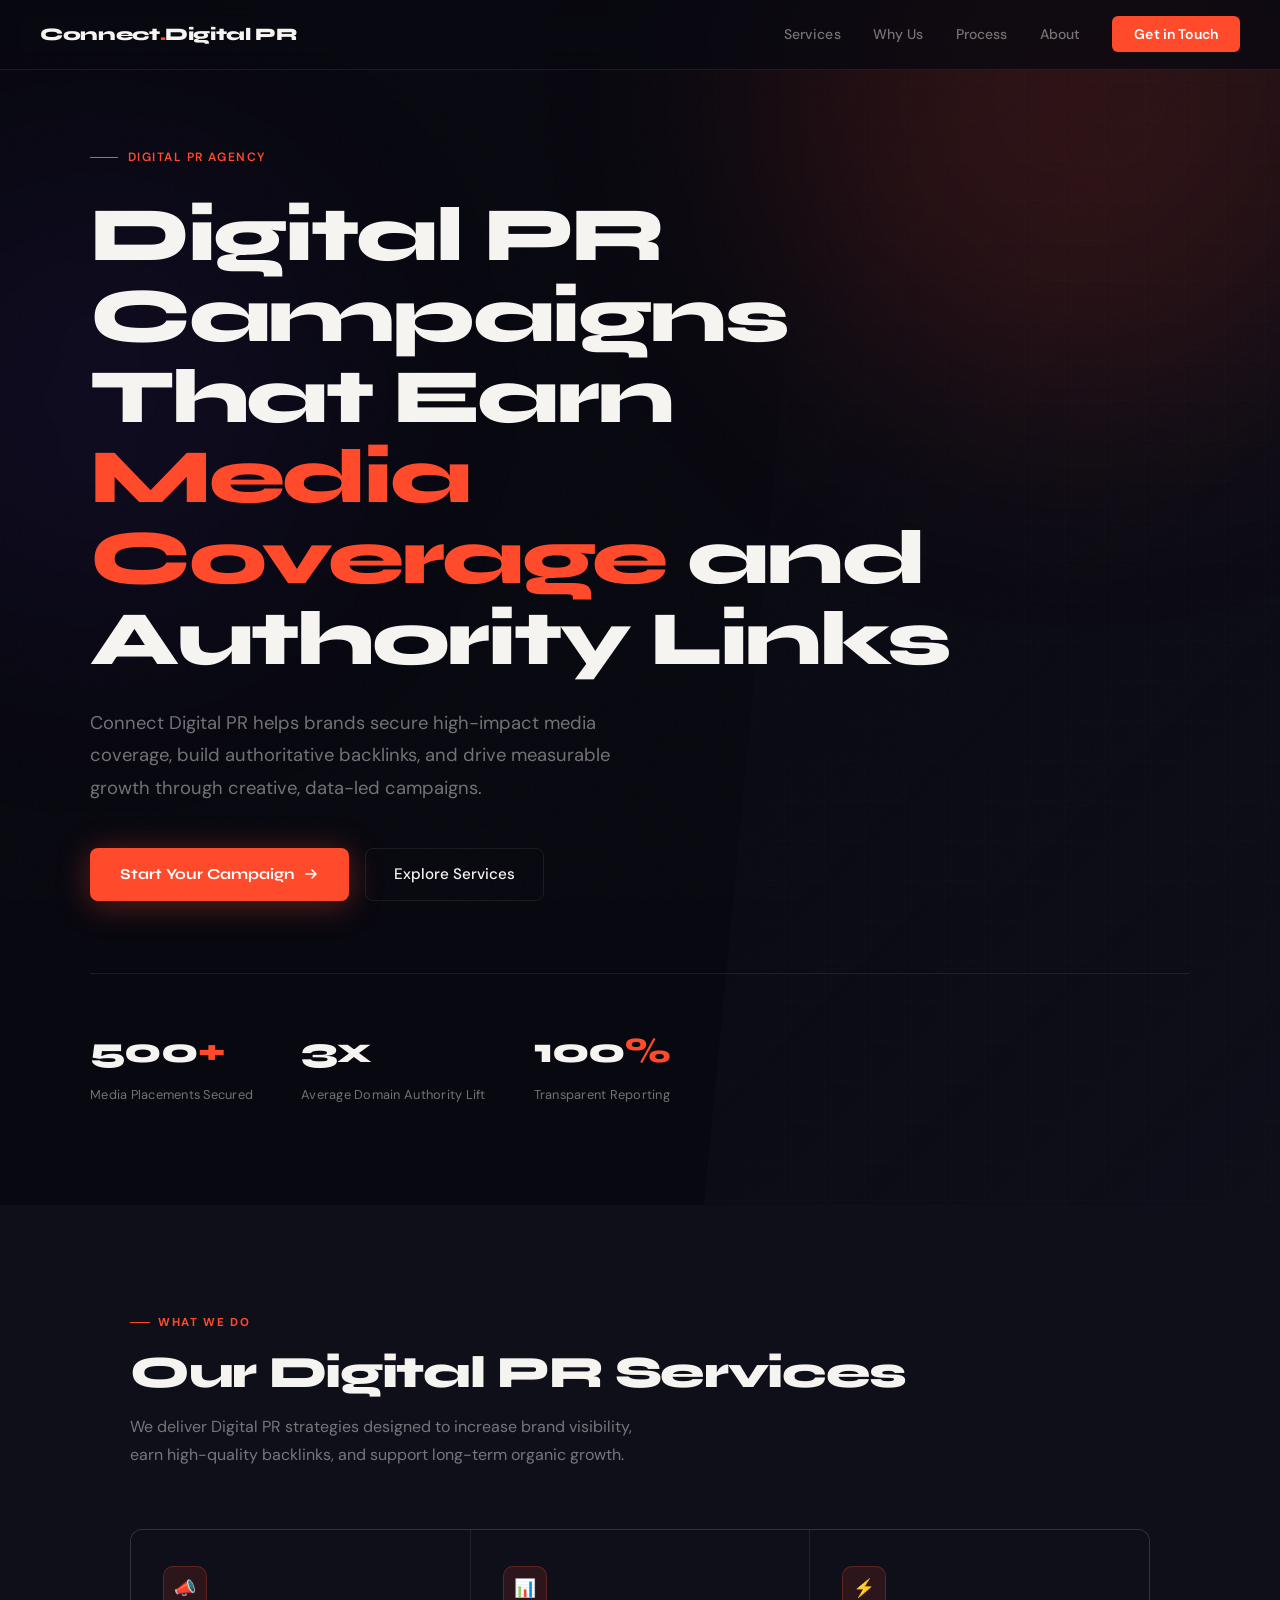
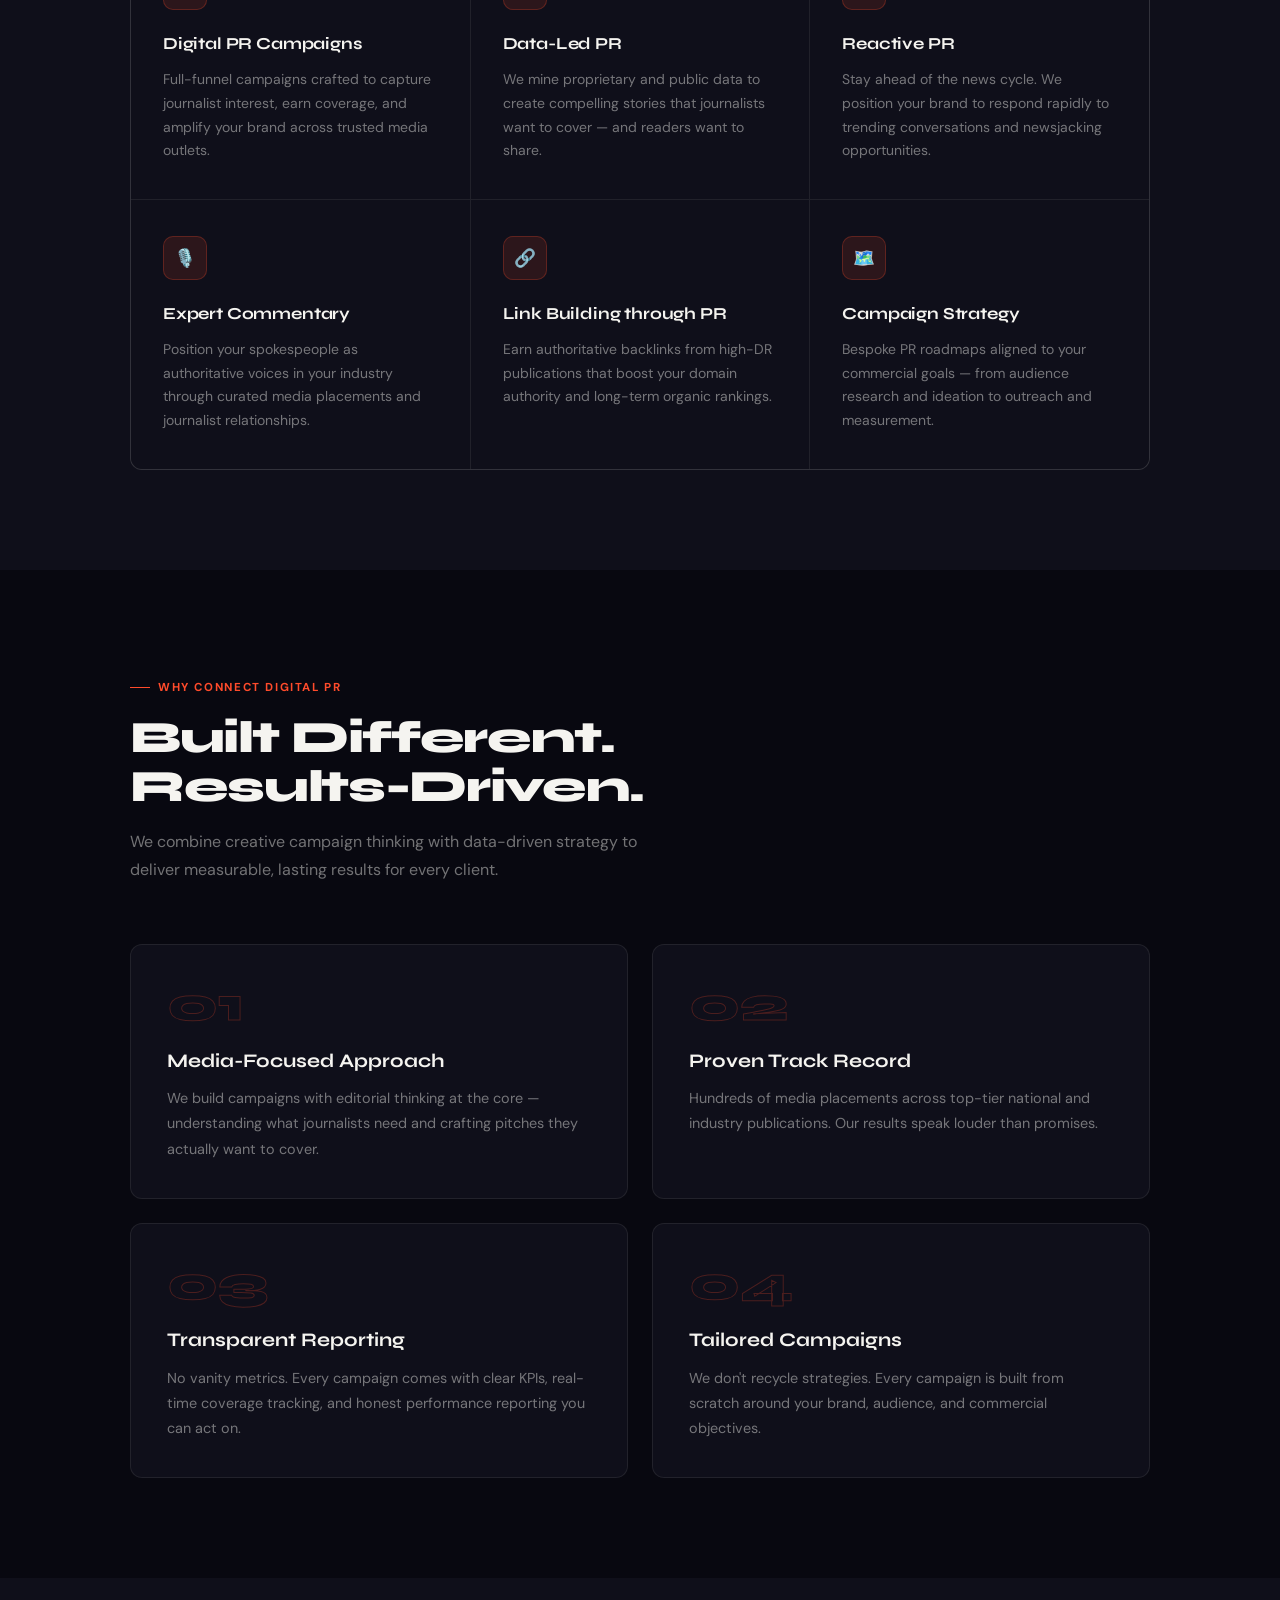
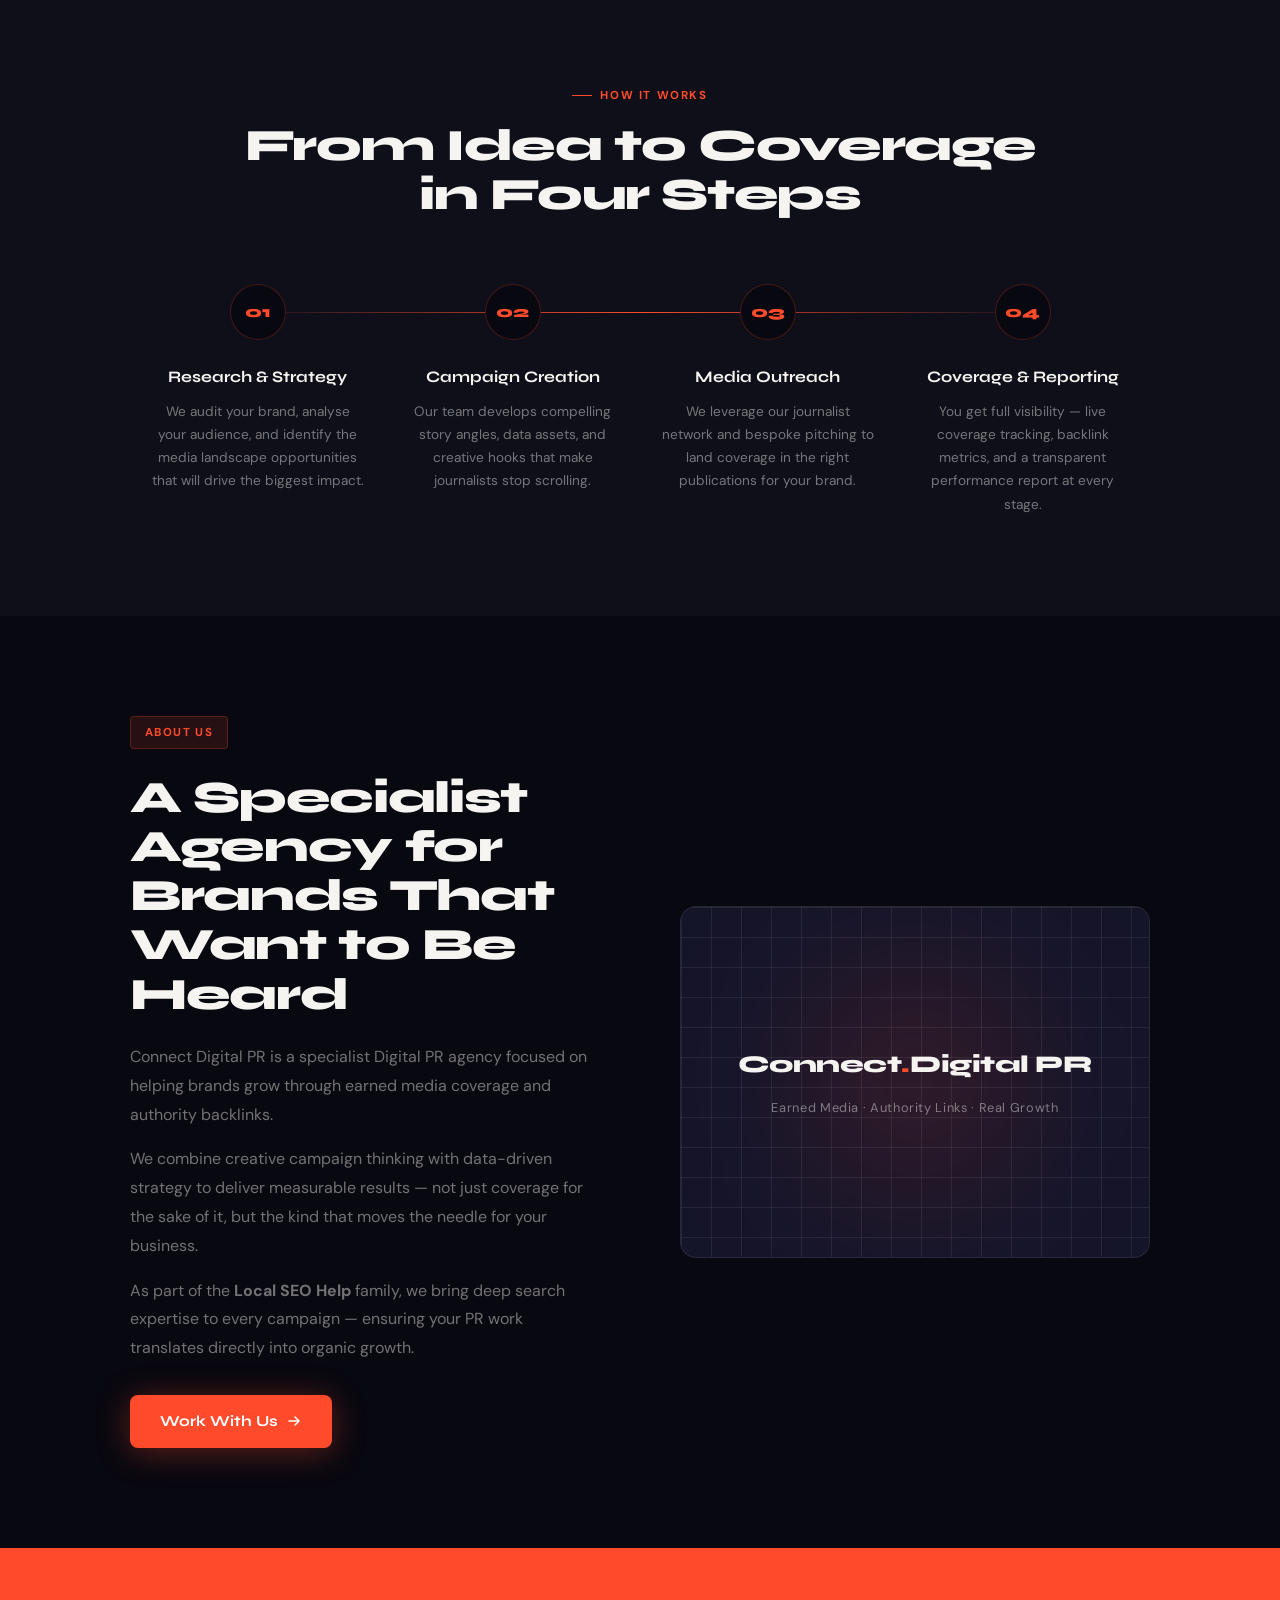
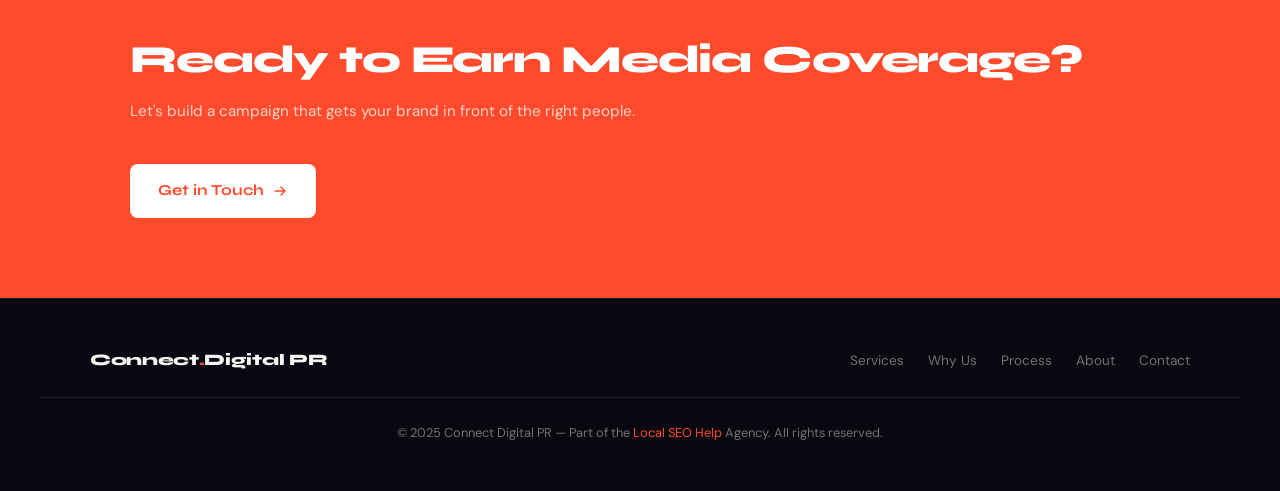
==== index.html @ 819dae3a "Initial commit: Connect Digital PR static website Single-page marketing site with hero, services, wh" ====
<!DOCTYPE html>
<html lang="en">
<head>
  <meta charset="UTF-8" />
  <meta name="viewport" content="width=device-width, initial-scale=1.0" />
  <title>Connect Digital PR — Earn Media Coverage & Authority Links</title>
  <meta name="description" content="Connect Digital PR helps brands secure high-impact media coverage, build authoritative backlinks, and drive measurable growth through creative, data-led campaigns." />
  <link rel="preconnect" href="https://fonts.googleapis.com" />
  <link rel="preconnect" href="https://fonts.gstatic.com" crossorigin />
  <link href="https://fonts.googleapis.com/css2?family=Syne:wght@400;600;700;800&family=DM+Sans:ital,opsz,wght@0,9..40,300;0,9..40,400;0,9..40,500;1,9..40,300&display=swap" rel="stylesheet" />
  <link rel="stylesheet" href="styles.css" />
</head>
<body>

  <!-- NAV -->
  <nav id="navbar">
    <a href="#" class="nav-logo">Connect<span>.</span>Digital PR</a>
    <ul class="nav-links">
      <li><a href="#services">Services</a></li>
      <li><a href="#why">Why Us</a></li>
      <li><a href="#process">Process</a></li>
      <li><a href="#about">About</a></li>
      <li><a href="#contact" class="nav-cta">Get in Touch</a></li>
    </ul>
    <button class="hamburger" id="hamburger" aria-label="Open menu">
      <span></span><span></span><span></span>
    </button>
  </nav>

  <div class="mobile-menu" id="mobileMenu">
    <a href="#services" class="mob-link">Services</a>
    <a href="#why" class="mob-link">Why Us</a>
    <a href="#process" class="mob-link">Process</a>
    <a href="#about" class="mob-link">About</a>
    <a href="#contact" class="nav-cta mob-link">Get in Touch</a>
  </div>

  <!-- HERO -->
  <section class="hero" id="home">
    <div class="hero-line"></div>
    <div class="hero-line-grid"></div>
    <div class="orb orb-1"></div>
    <div class="orb orb-2"></div>
    <div class="hero-inner">
      <div class="hero-eyebrow">Digital PR Agency</div>
      <h1>Digital PR Campaigns That Earn <em>Media Coverage</em> and Authority Links</h1>
      <p class="hero-sub">Connect Digital PR helps brands secure high-impact media coverage, build authoritative backlinks, and drive measurable growth through creative, data-led campaigns.</p>
      <div class="hero-actions">
        <a href="#contact" class="btn-primary">
          Start Your Campaign
          <svg width="16" height="16" viewBox="0 0 16 16" fill="none"><path d="M3 8h10M9 4l4 4-4 4" stroke="currentColor" stroke-width="1.5" stroke-linecap="round" stroke-linejoin="round"/></svg>
        </a>
        <a href="#services" class="btn-ghost">Explore Services</a>
      </div>
      <div class="hero-stats">
        <div class="stat-item">
          <span class="stat-num">500<span>+</span></span>
          <span class="stat-label">Media Placements Secured</span>
        </div>
        <div class="stat-item">
          <span class="stat-num">3x</span>
          <span class="stat-label">Average Domain Authority Lift</span>
        </div>
        <div class="stat-item">
          <span class="stat-num">100<span>%</span></span>
          <span class="stat-label">Transparent Reporting</span>
        </div>
      </div>
    </div>
  </section>

  <!-- SERVICES -->
  <section class="services-bg section-pad" id="services">
    <div class="container">
      <div class="reveal">
        <div class="section-tag">What We Do</div>
        <h2 class="section-title">Our Digital PR Services</h2>
        <p class="section-intro">We deliver Digital PR strategies designed to increase brand visibility, earn high-quality backlinks, and support long-term organic growth.</p>
      </div>
      <div class="services-grid">
        <div class="service-card">
          <div class="service-icon">📣</div>
          <div class="service-name">Digital PR Campaigns</div>
          <p class="service-desc">Full-funnel campaigns crafted to capture journalist interest, earn coverage, and amplify your brand across trusted media outlets.</p>
        </div>
        <div class="service-card">
          <div class="service-icon">📊</div>
          <div class="service-name">Data-Led PR</div>
          <p class="service-desc">We mine proprietary and public data to create compelling stories that journalists want to cover — and readers want to share.</p>
        </div>
        <div class="service-card">
          <div class="service-icon">⚡</div>
          <div class="service-name">Reactive PR</div>
          <p class="service-desc">Stay ahead of the news cycle. We position your brand to respond rapidly to trending conversations and newsjacking opportunities.</p>
        </div>
        <div class="service-card">
          <div class="service-icon">🎙️</div>
          <div class="service-name">Expert Commentary</div>
          <p class="service-desc">Position your spokespeople as authoritative voices in your industry through curated media placements and journalist relationships.</p>
        </div>
        <div class="service-card">
          <div class="service-icon">🔗</div>
          <div class="service-name">Link Building through PR</div>
          <p class="service-desc">Earn authoritative backlinks from high-DR publications that boost your domain authority and long-term organic rankings.</p>
        </div>
        <div class="service-card">
          <div class="service-icon">🗺️</div>
          <div class="service-name">Campaign Strategy</div>
          <p class="service-desc">Bespoke PR roadmaps aligned to your commercial goals — from audience research and ideation to outreach and measurement.</p>
        </div>
      </div>
    </div>
  </section>

  <!-- WHY US -->
  <section class="section-pad" id="why">
    <div class="container">
      <div class="reveal">
        <div class="section-tag">Why Connect Digital PR</div>
        <h2 class="section-title">Built Different.<br>Results-Driven.</h2>
        <p class="section-intro">We combine creative campaign thinking with data-driven strategy to deliver measurable, lasting results for every client.</p>
      </div>
      <div class="why-grid">
        <div class="why-card reveal">
          <div class="why-num">01</div>
          <div class="why-title">Media-Focused Approach</div>
          <p class="why-desc">We build campaigns with editorial thinking at the core — understanding what journalists need and crafting pitches they actually want to cover.</p>
        </div>
        <div class="why-card reveal">
          <div class="why-num">02</div>
          <div class="why-title">Proven Track Record</div>
          <p class="why-desc">Hundreds of media placements across top-tier national and industry publications. Our results speak louder than promises.</p>
        </div>
        <div class="why-card reveal">
          <div class="why-num">03</div>
          <div class="why-title">Transparent Reporting</div>
          <p class="why-desc">No vanity metrics. Every campaign comes with clear KPIs, real-time coverage tracking, and honest performance reporting you can act on.</p>
        </div>
        <div class="why-card reveal">
          <div class="why-num">04</div>
          <div class="why-title">Tailored Campaigns</div>
          <p class="why-desc">We don't recycle strategies. Every campaign is built from scratch around your brand, audience, and commercial objectives.</p>
        </div>
      </div>
    </div>
  </section>

  <!-- HOW IT WORKS -->
  <section class="how-bg section-pad" id="process">
    <div class="container">
      <div class="reveal" style="text-align:center; margin-bottom: 64px;">
        <div class="section-tag" style="justify-content:center;">How It Works</div>
        <h2 class="section-title">From Idea to Coverage<br>in Four Steps</h2>
      </div>
      <div class="steps-track">
        <div class="step">
          <div class="step-num">01</div>
          <div class="step-title">Research &amp; Strategy</div>
          <p class="step-desc">We audit your brand, analyse your audience, and identify the media landscape opportunities that will drive the biggest impact.</p>
        </div>
        <div class="step">
          <div class="step-num">02</div>
          <div class="step-title">Campaign Creation</div>
          <p class="step-desc">Our team develops compelling story angles, data assets, and creative hooks that make journalists stop scrolling.</p>
        </div>
        <div class="step">
          <div class="step-num">03</div>
          <div class="step-title">Media Outreach</div>
          <p class="step-desc">We leverage our journalist network and bespoke pitching to land coverage in the right publications for your brand.</p>
        </div>
        <div class="step">
          <div class="step-num">04</div>
          <div class="step-title">Coverage &amp; Reporting</div>
          <p class="step-desc">You get full visibility — live coverage tracking, backlink metrics, and a transparent performance report at every stage.</p>
        </div>
      </div>
    </div>
  </section>

  <!-- ABOUT -->
  <section class="section-pad" id="about">
    <div class="container">
      <div class="about-inner">
        <div class="about-text reveal">
          <div class="about-label">About Us</div>
          <h2 class="section-title" style="margin-bottom:24px;">A Specialist Agency for Brands That Want to Be Heard</h2>
          <p>Connect Digital PR is a specialist Digital PR agency focused on helping brands grow through earned media coverage and authority backlinks.</p>
          <p>We combine creative campaign thinking with data-driven strategy to deliver measurable results — not just coverage for the sake of it, but the kind that moves the needle for your business.</p>
          <p>As part of the <strong>Local SEO Help</strong> family, we bring deep search expertise to every campaign — ensuring your PR work translates directly into organic growth.</p>
          <a href="#contact" class="btn-primary">
            Work With Us
            <svg width="16" height="16" viewBox="0 0 16 16" fill="none"><path d="M3 8h10M9 4l4 4-4 4" stroke="currentColor" stroke-width="1.5" stroke-linecap="round" stroke-linejoin="round"/></svg>
          </a>
        </div>
        <div class="about-visual reveal">
          <div class="about-grid-lines"></div>
          <div class="about-orb"></div>
          <div class="about-visual-inner">
            <div class="about-logo-large">Connect<span>.</span>Digital PR</div>
            <div class="about-tagline">Earned Media · Authority Links · Real Growth</div>
          </div>
        </div>
      </div>
    </div>
  </section>

  <!-- CTA BAND -->
  <section class="cta-band" id="contact">
    <div class="cta-inner">
      <div class="cta-copy">
        <h2>Ready to Earn Media Coverage?</h2>
        <p>Let's build a campaign that gets your brand in front of the right people.</p>
      </div>
      <a href="mailto:hello@connectdigitalpr.com" class="btn-white">
        Get in Touch
        <svg width="16" height="16" viewBox="0 0 16 16" fill="none"><path d="M3 8h10M9 4l4 4-4 4" stroke="currentColor" stroke-width="1.5" stroke-linecap="round" stroke-linejoin="round"/></svg>
      </a>
    </div>
  </section>

  <!-- FOOTER -->
  <footer>
    <div class="footer-inner">
      <div class="footer-logo">Connect<span>.</span>Digital PR</div>
      <ul class="footer-links">
        <li><a href="#services">Services</a></li>
        <li><a href="#why">Why Us</a></li>
        <li><a href="#process">Process</a></li>
        <li><a href="#about">About</a></li>
        <li><a href="#contact">Contact</a></li>
      </ul>
    </div>
    <p class="footer-copy">
      © 2025 Connect Digital PR — Part of the <a href="#">Local SEO Help</a> Agency. All rights reserved.
    </p>
  </footer>

  <script src="main.js"></script>
</body>
</html>
---- styles.css ----
:root {
  --black: #080810;
  --surface: #0F0F1A;
  --surface2: #15152A;
  --coral: #FF4B2B;
  --coral-dim: rgba(255, 75, 43, 0.12);
  --coral-border: rgba(255, 75, 43, 0.25);
  --white: #F5F4F0;
  --muted: rgba(245, 244, 240, 0.45);
  --border: rgba(245, 244, 240, 0.08);
  --font-display: 'Syne', sans-serif;
  --font-body: 'DM Sans', sans-serif;
}

*, *::before, *::after { box-sizing: border-box; margin: 0; padding: 0; }

html { scroll-behavior: smooth; }

body {
  background: var(--black);
  color: var(--white);
  font-family: var(--font-body);
  font-size: 16px;
  line-height: 1.65;
  overflow-x: hidden;
}

/* ── NOISE OVERLAY ── */
body::before {
  content: '';
  position: fixed;
  inset: 0;
  background-image: url("data:image/svg+xml,%3Csvg viewBox='0 0 256 256' xmlns='http://www.w3.org/2000/svg'%3E%3Cfilter id='noise'%3E%3CfeTurbulence type='fractalNoise' baseFrequency='0.9' numOctaves='4' stitchTiles='stitch'/%3E%3C/filter%3E%3Crect width='100%25' height='100%25' filter='url(%23noise)' opacity='0.04'/%3E%3C/svg%3E");
  pointer-events: none;
  z-index: 0;
  opacity: 0.4;
}

/* ── GLOW ORBS ── */
.orb {
  position: absolute;
  border-radius: 50%;
  pointer-events: none;
  filter: blur(120px);
  z-index: 0;
}
.orb-1 {
  width: 600px; height: 600px;
  background: rgba(255, 75, 43, 0.15);
  top: -200px; right: -100px;
}
.orb-2 {
  width: 400px; height: 400px;
  background: rgba(80, 40, 180, 0.12);
  top: 200px; left: -100px;
}

/* ── NAV ── */
nav {
  position: fixed; top: 0; left: 0; right: 0;
  z-index: 100;
  padding: 20px 40px;
  display: flex;
  align-items: center;
  justify-content: space-between;
  backdrop-filter: blur(12px);
  -webkit-backdrop-filter: blur(12px);
  background: rgba(8, 8, 16, 0.75);
  border-bottom: 1px solid var(--border);
  transition: padding 0.3s;
}
.nav-logo {
  font-family: var(--font-display);
  font-weight: 800;
  font-size: 1.1rem;
  letter-spacing: -0.02em;
  color: var(--white);
  text-decoration: none;
}
.nav-logo span { color: var(--coral); }
.nav-links {
  display: flex; align-items: center; gap: 32px;
  list-style: none;
}
.nav-links a {
  color: var(--muted);
  text-decoration: none;
  font-size: 0.875rem;
  font-weight: 500;
  letter-spacing: 0.01em;
  transition: color 0.2s;
}
.nav-links a:hover { color: var(--white); }
.nav-cta {
  background: var(--coral);
  color: #fff !important;
  padding: 9px 22px !important;
  border-radius: 6px;
  font-weight: 600 !important;
  transition: opacity 0.2s, transform 0.2s !important;
}
.nav-cta:hover { opacity: 0.88; transform: translateY(-1px); }

/* hamburger */
.hamburger {
  display: none;
  flex-direction: column;
  gap: 5px;
  cursor: pointer;
  background: none; border: none; padding: 4px;
}
.hamburger span {
  display: block; width: 24px; height: 2px;
  background: var(--white); border-radius: 2px;
  transition: transform 0.3s, opacity 0.3s;
}
.mobile-menu {
  display: none;
  position: fixed; top: 65px; left: 0; right: 0;
  background: rgba(8, 8, 16, 0.97);
  backdrop-filter: blur(20px);
  border-bottom: 1px solid var(--border);
  padding: 24px 40px;
  flex-direction: column; gap: 20px;
  z-index: 99;
}
.mobile-menu.open { display: flex; }
.mobile-menu a {
  color: var(--muted); text-decoration: none;
  font-size: 1rem; font-weight: 500;
  transition: color 0.2s;
}
.mobile-menu a:hover { color: var(--white); }
.mobile-menu .nav-cta {
  color: #fff !important;
  background: var(--coral);
  padding: 10px 22px !important;
  border-radius: 6px; width: fit-content;
}

/* ── HERO ── */
.hero {
  position: relative;
  min-height: 100vh;
  display: flex; align-items: center;
  padding: 140px 40px 100px;
  overflow: hidden;
}
.hero-inner {
  position: relative; z-index: 1;
  max-width: 1100px; margin: 0 auto; width: 100%;
}
.hero-eyebrow {
  display: inline-flex; align-items: center; gap: 10px;
  font-size: 0.75rem; font-weight: 600;
  letter-spacing: 0.12em; text-transform: uppercase;
  color: var(--coral);
  margin-bottom: 28px;
  opacity: 0; animation: fadeUp 0.7s 0.1s forwards;
}
.hero-eyebrow::before {
  content: '';
  display: block; width: 28px; height: 1px;
  background: var(--coral);
}
.hero h1 {
  font-family: var(--font-display);
  font-size: clamp(2.6rem, 6vw, 5.2rem);
  font-weight: 800;
  line-height: 1.05;
  letter-spacing: -0.03em;
  max-width: 900px;
  margin-bottom: 28px;
  opacity: 0; animation: fadeUp 0.8s 0.25s forwards;
}
.hero h1 em {
  font-style: normal;
  color: var(--coral);
}
.hero-sub {
  font-size: clamp(1rem, 1.5vw, 1.15rem);
  color: var(--muted);
  max-width: 580px;
  line-height: 1.75;
  margin-bottom: 44px;
  opacity: 0; animation: fadeUp 0.8s 0.4s forwards;
}
.hero-actions {
  display: flex; align-items: center; gap: 16px; flex-wrap: wrap;
  opacity: 0; animation: fadeUp 0.8s 0.55s forwards;
}
.btn-primary {
  display: inline-flex; align-items: center; gap: 8px;
  background: var(--coral);
  color: #fff;
  font-family: var(--font-display);
  font-size: 0.95rem;
  font-weight: 700;
  padding: 14px 30px;
  border-radius: 8px;
  text-decoration: none;
  transition: transform 0.2s, box-shadow 0.2s;
  box-shadow: 0 4px 32px rgba(255, 75, 43, 0.35);
}
.btn-primary:hover {
  transform: translateY(-2px);
  box-shadow: 0 8px 40px rgba(255, 75, 43, 0.45);
}
.btn-ghost {
  display: inline-flex; align-items: center; gap: 8px;
  color: var(--white);
  font-size: 0.95rem;
  font-weight: 500;
  text-decoration: none;
  border: 1px solid var(--border);
  padding: 13px 28px;
  border-radius: 8px;
  transition: border-color 0.2s, background 0.2s;
}
.btn-ghost:hover {
  border-color: rgba(245,244,240,0.25);
  background: rgba(245,244,240,0.04);
}
.hero-stats {
  display: flex; gap: 48px; flex-wrap: wrap;
  margin-top: 72px; padding-top: 48px;
  border-top: 1px solid var(--border);
  opacity: 0; animation: fadeUp 0.8s 0.7s forwards;
}
.stat-item { display: flex; flex-direction: column; gap: 4px; }
.stat-num {
  font-family: var(--font-display);
  font-size: 2.2rem; font-weight: 800;
  letter-spacing: -0.03em;
  color: var(--white);
}
.stat-num span { color: var(--coral); }
.stat-label {
  font-size: 0.8rem; font-weight: 400;
  color: var(--muted); letter-spacing: 0.02em;
}

/* diagonal accent */
.hero-line {
  position: absolute;
  right: 0; top: 0; bottom: 0;
  width: 45%;
  background: linear-gradient(135deg, transparent 0%, var(--surface) 100%);
  clip-path: polygon(20% 0%, 100% 0%, 100% 100%, 0% 100%);
  z-index: 0;
}
.hero-line-grid {
  position: absolute;
  right: 0; top: 0; bottom: 0; width: 45%;
  z-index: 0;
  opacity: 0.15;
  background-image:
    linear-gradient(var(--border) 1px, transparent 1px),
    linear-gradient(90deg, var(--border) 1px, transparent 1px);
  background-size: 40px 40px;
  clip-path: polygon(20% 0%, 100% 0%, 100% 100%, 0% 100%);
}

/* ── SECTION BASE ── */
section { position: relative; overflow: hidden; }
.container {
  max-width: 1100px;
  margin: 0 auto;
  padding: 0 40px;
}
.section-pad { padding: 100px 0; }

.section-tag {
  display: inline-flex; align-items: center; gap: 8px;
  font-size: 0.72rem; font-weight: 700;
  letter-spacing: 0.14em; text-transform: uppercase;
  color: var(--coral); margin-bottom: 16px;
}
.section-tag::before {
  content: ''; display: block;
  width: 20px; height: 1px; background: var(--coral);
}
.section-title {
  font-family: var(--font-display);
  font-size: clamp(1.8rem, 3.5vw, 2.8rem);
  font-weight: 800;
  letter-spacing: -0.03em;
  line-height: 1.1;
  margin-bottom: 16px;
}
.section-intro {
  font-size: 1rem; color: var(--muted);
  max-width: 520px; line-height: 1.75;
  margin-bottom: 60px;
}

/* ── SERVICES ── */
.services-bg { background: var(--surface); }
.services-grid {
  display: grid;
  grid-template-columns: repeat(3, 1fr);
  gap: 1px;
  background: var(--border);
  border: 1px solid var(--border);
  border-radius: 12px;
  overflow: hidden;
}
.service-card {
  background: var(--surface);
  padding: 36px 32px;
  transition: background 0.25s;
  position: relative;
}
.service-card::before {
  content: '';
  position: absolute; top: 0; left: 0; right: 0;
  height: 2px;
  background: var(--coral);
  transform: scaleX(0);
  transform-origin: left;
  transition: transform 0.3s;
}
.service-card:hover { background: var(--surface2); }
.service-card:hover::before { transform: scaleX(1); }
.service-icon {
  width: 44px; height: 44px;
  background: var(--coral-dim);
  border: 1px solid var(--coral-border);
  border-radius: 10px;
  display: flex; align-items: center; justify-content: center;
  margin-bottom: 20px;
  font-size: 1.1rem;
}
.service-name {
  font-family: var(--font-display);
  font-size: 1.05rem; font-weight: 700;
  letter-spacing: -0.01em;
  margin-bottom: 10px;
}
.service-desc {
  font-size: 0.875rem;
  color: var(--muted);
  line-height: 1.7;
}

/* ── WHY ── */
.why-grid {
  display: grid;
  grid-template-columns: repeat(2, 1fr);
  gap: 24px;
}
.why-card {
  background: var(--surface);
  border: 1px solid var(--border);
  border-radius: 12px;
  padding: 36px;
  transition: border-color 0.25s, transform 0.25s;
}
.why-card:hover {
  border-color: var(--coral-border);
  transform: translateY(-3px);
}
.why-num {
  font-family: var(--font-display);
  font-size: 3rem; font-weight: 800;
  line-height: 1;
  margin-bottom: 16px;
  -webkit-text-stroke: 1px var(--coral-border);
  color: transparent;
}
.why-title {
  font-family: var(--font-display);
  font-size: 1.2rem; font-weight: 700;
  margin-bottom: 10px;
}
.why-desc {
  font-size: 0.9rem; color: var(--muted); line-height: 1.75;
}

/* ── HOW IT WORKS ── */
.how-bg { background: var(--surface); }
.steps-track {
  display: grid;
  grid-template-columns: repeat(4, 1fr);
  gap: 0;
  position: relative;
}
.steps-track::before {
  content: '';
  position: absolute;
  top: 28px; left: 10%; right: 10%;
  height: 1px;
  background: linear-gradient(90deg, transparent, var(--coral), transparent);
}
.step {
  display: flex; flex-direction: column;
  align-items: center; text-align: center;
  padding: 0 20px;
  position: relative;
}
.step-num {
  width: 56px; height: 56px;
  background: var(--black);
  border: 1px solid var(--coral-border);
  border-radius: 50%;
  display: flex; align-items: center; justify-content: center;
  font-family: var(--font-display);
  font-size: 1rem; font-weight: 800;
  color: var(--coral);
  margin-bottom: 24px;
  position: relative; z-index: 1;
  transition: background 0.25s, color 0.25s;
}
.step:hover .step-num {
  background: var(--coral);
  color: #fff;
}
.step-title {
  font-family: var(--font-display);
  font-size: 1rem; font-weight: 700;
  margin-bottom: 10px;
}
.step-desc {
  font-size: 0.85rem; color: var(--muted); line-height: 1.7;
}

/* ── ABOUT ── */
.about-inner {
  display: grid; grid-template-columns: 1fr 1fr;
  gap: 80px; align-items: center;
}
.about-label {
  display: inline-block;
  background: var(--coral-dim);
  border: 1px solid var(--coral-border);
  color: var(--coral);
  font-size: 0.72rem; font-weight: 700;
  letter-spacing: 0.12em; text-transform: uppercase;
  padding: 6px 14px; border-radius: 4px;
  margin-bottom: 24px;
}
.about-text p {
  font-size: 1rem; color: var(--muted);
  line-height: 1.8; margin-bottom: 16px;
}
.about-text .btn-primary { margin-top: 16px; }
.about-visual {
  position: relative;
  border-radius: 16px;
  overflow: hidden;
  aspect-ratio: 4/3;
  background: var(--surface2);
  border: 1px solid var(--border);
}
.about-visual-inner {
  position: absolute; inset: 0;
  display: flex; align-items: center; justify-content: center;
  flex-direction: column; gap: 12px;
}
.about-logo-large {
  font-family: var(--font-display);
  font-size: 1.5rem; font-weight: 800;
  color: var(--white); letter-spacing: -0.02em;
}
.about-logo-large span { color: var(--coral); }
.about-tagline {
  font-size: 0.8rem; color: var(--muted);
  letter-spacing: 0.05em;
}
.about-grid-lines {
  position: absolute; inset: 0;
  background-image:
    linear-gradient(var(--border) 1px, transparent 1px),
    linear-gradient(90deg, var(--border) 1px, transparent 1px);
  background-size: 30px 30px;
}
.about-orb {
  position: absolute;
  width: 200px; height: 200px;
  background: rgba(255, 75, 43, 0.18);
  border-radius: 50%;
  filter: blur(80px);
  top: 50%; left: 50%;
  transform: translate(-50%, -50%);
}

/* ── CTA BAND ── */
.cta-band {
  background: var(--coral);
  padding: 80px 0;
}
.cta-inner {
  max-width: 1100px; margin: 0 auto; padding: 0 40px;
  display: flex; align-items: center;
  justify-content: space-between; gap: 40px; flex-wrap: wrap;
}
.cta-copy h2 {
  font-family: var(--font-display);
  font-size: clamp(1.6rem, 3vw, 2.5rem);
  font-weight: 800;
  letter-spacing: -0.03em;
  color: #fff; margin-bottom: 8px;
}
.cta-copy p { color: rgba(255,255,255,0.75); font-size: 0.95rem; }
.btn-white {
  display: inline-flex; align-items: center; gap: 8px;
  background: #fff;
  color: var(--coral);
  font-family: var(--font-display);
  font-size: 0.95rem; font-weight: 700;
  padding: 14px 28px;
  border-radius: 8px;
  text-decoration: none;
  white-space: nowrap;
  transition: transform 0.2s, box-shadow 0.2s;
}
.btn-white:hover {
  transform: translateY(-2px);
  box-shadow: 0 8px 24px rgba(0,0,0,0.2);
}

/* ── FOOTER ── */
footer {
  background: var(--black);
  border-top: 1px solid var(--border);
  padding: 48px 40px;
}
.footer-inner {
  max-width: 1100px; margin: 0 auto;
  display: flex; align-items: center;
  justify-content: space-between; flex-wrap: wrap; gap: 20px;
}
.footer-logo {
  font-family: var(--font-display);
  font-size: 1rem; font-weight: 800;
  color: var(--white); letter-spacing: -0.02em;
}
.footer-logo span { color: var(--coral); }
.footer-links {
  display: flex; gap: 24px; list-style: none;
}
.footer-links a {
  color: var(--muted); text-decoration: none;
  font-size: 0.85rem; transition: color 0.2s;
}
.footer-links a:hover { color: var(--white); }
.footer-copy {
  color: var(--muted); font-size: 0.8rem;
  width: 100%; text-align: center;
  margin-top: 24px; padding-top: 24px;
  border-top: 1px solid var(--border);
}
.footer-copy a {
  color: var(--coral);
  text-decoration: none;
}

/* ── SCROLL REVEAL ── */
.reveal {
  opacity: 0;
  transform: translateY(24px);
  transition: opacity 0.7s, transform 0.7s;
}
.reveal.visible {
  opacity: 1;
  transform: translateY(0);
}

/* ── KEYFRAMES ── */
@keyframes fadeUp {
  from { opacity: 0; transform: translateY(20px); }
  to   { opacity: 1; transform: translateY(0); }
}

/* ── RESPONSIVE ── */
@media (max-width: 900px) {
  nav { padding: 18px 24px; }
  .nav-links { display: none; }
  .hamburger { display: flex; }
  .hero { padding: 120px 24px 80px; }
  .hero-line, .hero-line-grid { display: none; }
  .hero-stats { gap: 32px; }
  .container { padding: 0 24px; }
  .section-pad { padding: 72px 0; }
  .services-grid { grid-template-columns: 1fr 1fr; }
  .why-grid { grid-template-columns: 1fr; }
  .steps-track { grid-template-columns: 1fr 1fr; gap: 40px; }
  .steps-track::before { display: none; }
  .about-inner { grid-template-columns: 1fr; gap: 40px; }
  .about-visual { order: -1; }
  .cta-inner { flex-direction: column; text-align: center; }
  footer { padding: 40px 24px; }
  .footer-links { flex-wrap: wrap; justify-content: center; }
}
@media (max-width: 580px) {
  .services-grid { grid-template-columns: 1fr; }
  .steps-track { grid-template-columns: 1fr; }
  .hero h1 { font-size: 2.2rem; }
  .hero-stats { flex-direction: column; gap: 24px; }
  .mobile-menu { padding: 24px; }
}
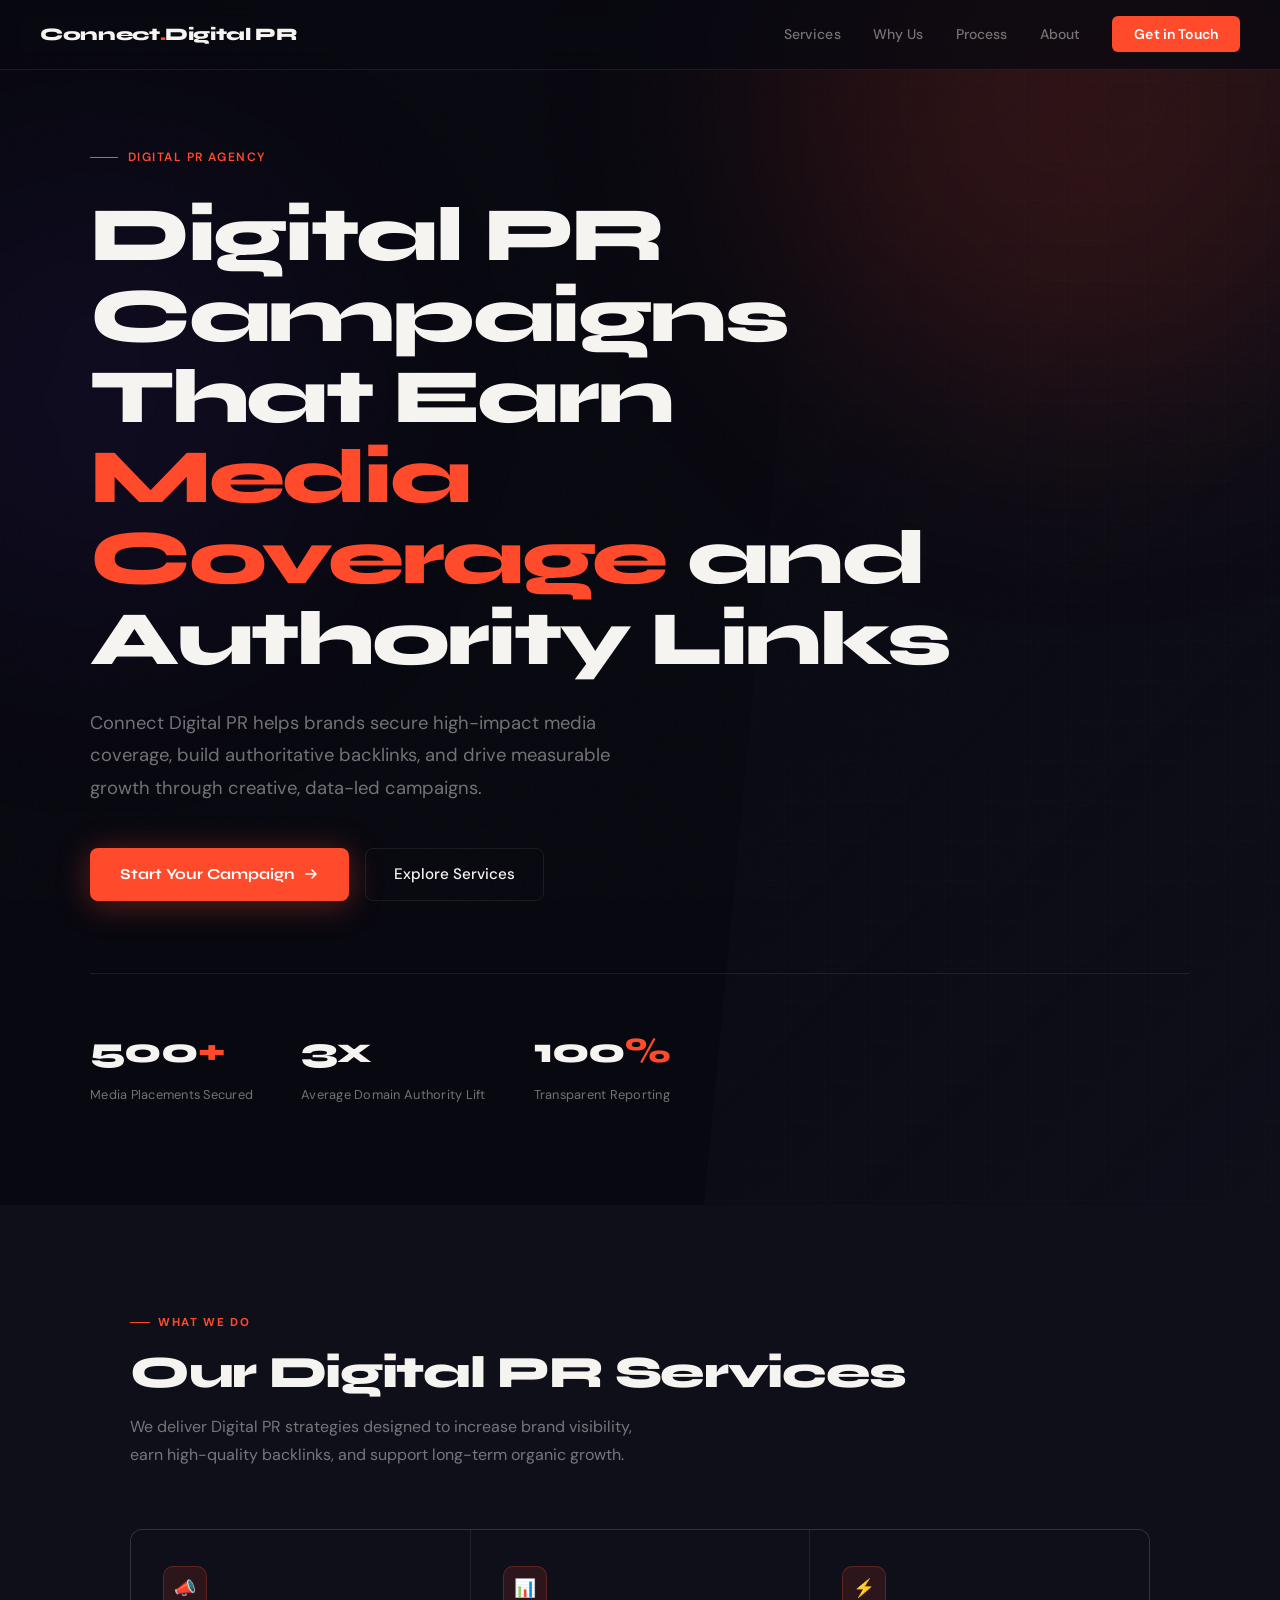
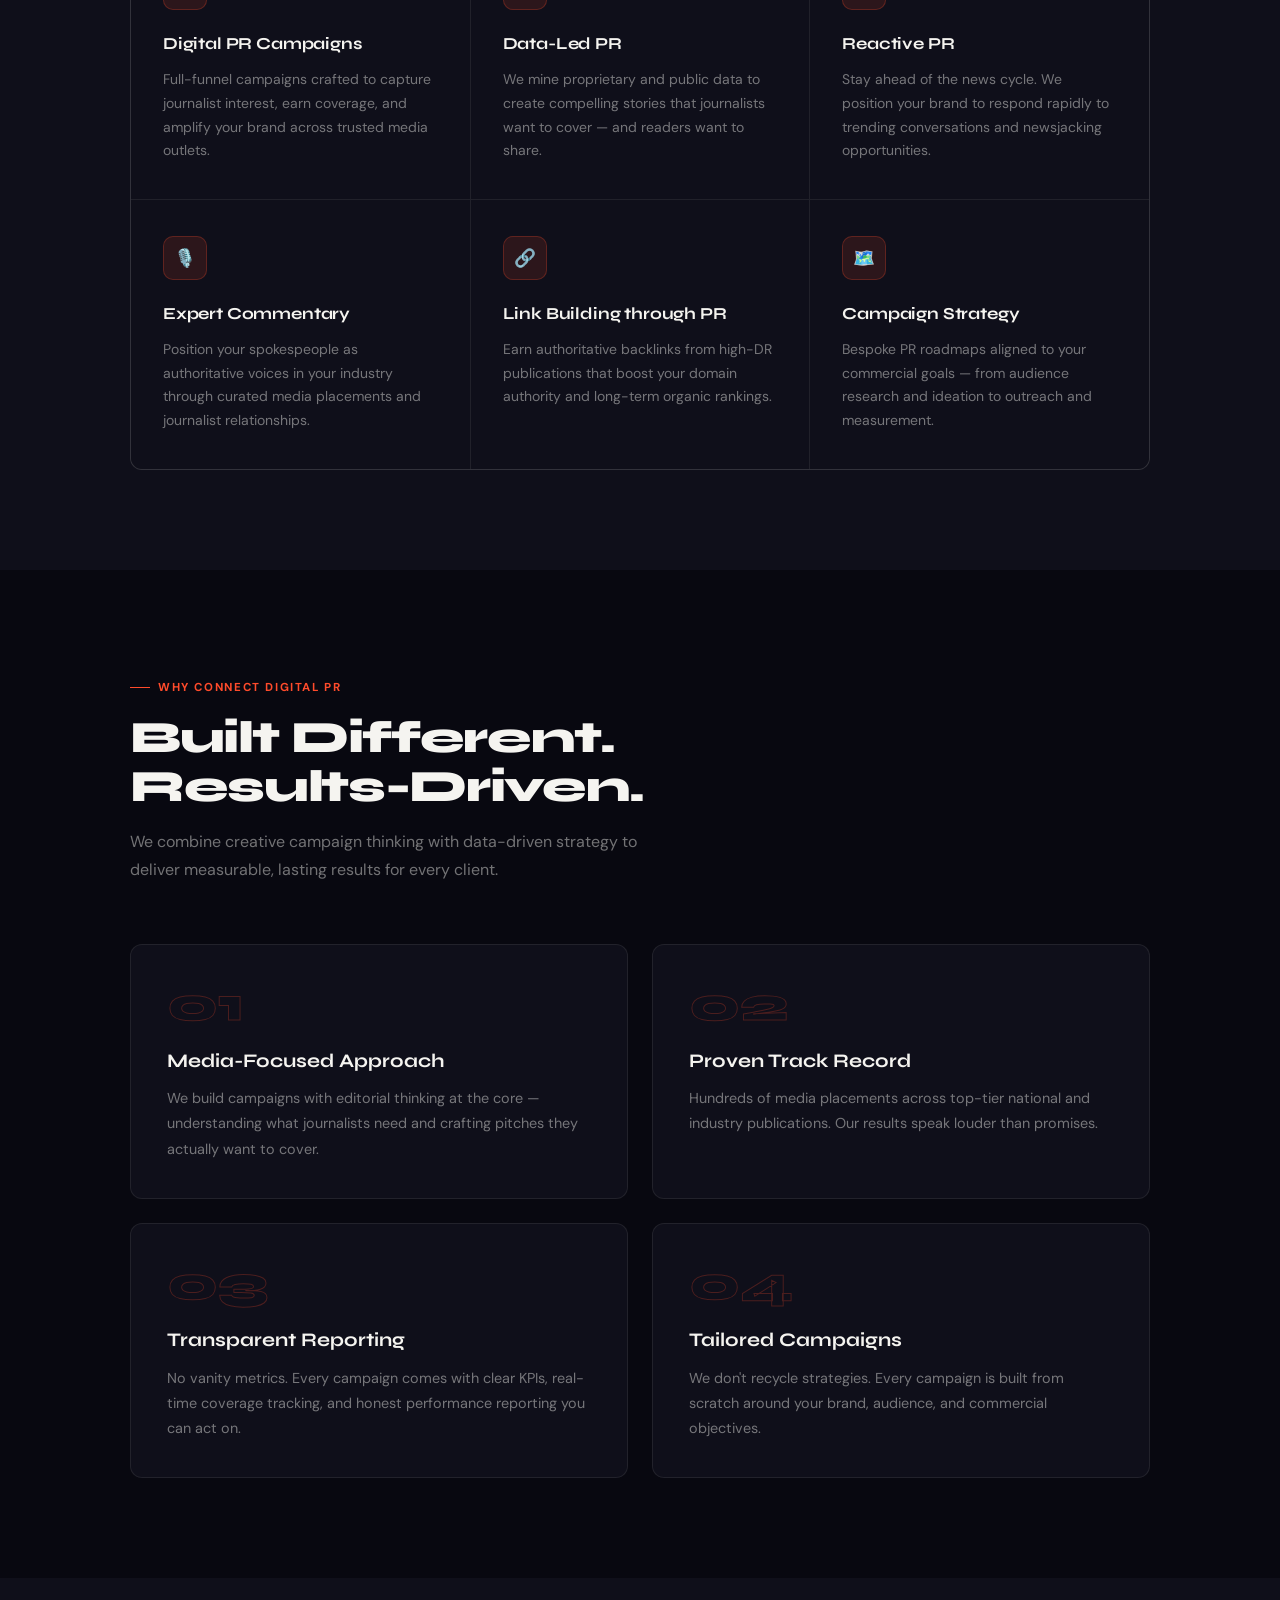
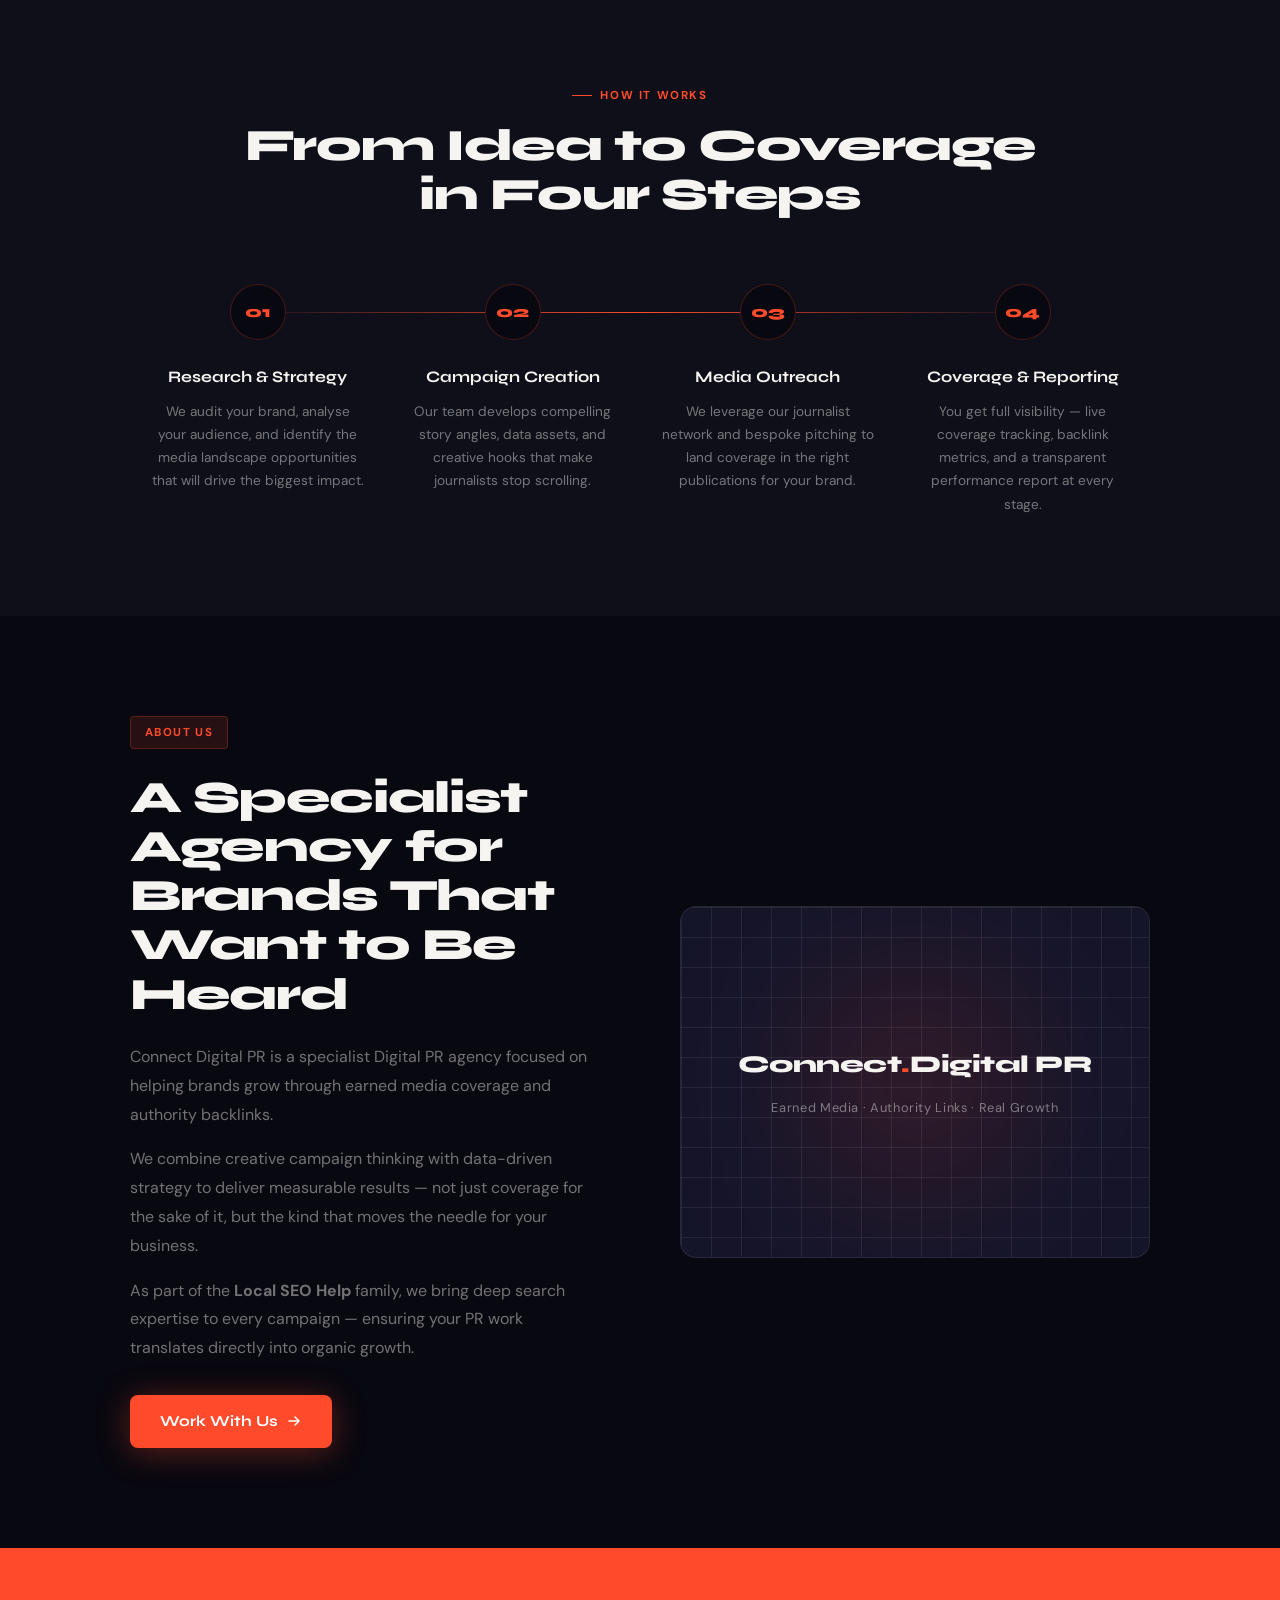
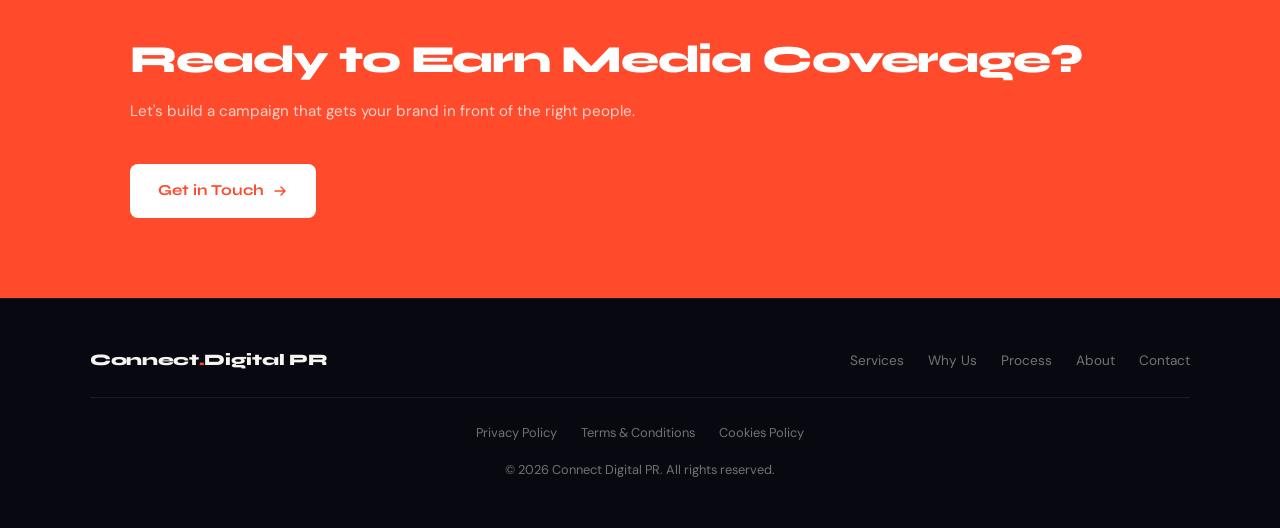
==== commit 58149c4a: "Add favicon, legal pages, and update footer - Add favicon (coral C on dark background) in ICO and PN" ====
--- a/index.html
+++ b/index.html
@@ -5,6 +5,8 @@
   <meta name="viewport" content="width=device-width, initial-scale=1.0" />
   <title>Connect Digital PR — Earn Media Coverage & Authority Links</title>
   <meta name="description" content="Connect Digital PR helps brands secure high-impact media coverage, build authoritative backlinks, and drive measurable growth through creative, data-led campaigns." />
+  <link rel="icon" type="image/x-icon" href="favicon.ico" />
+  <link rel="icon" type="image/png" href="favicon.png" />
   <link rel="preconnect" href="https://fonts.googleapis.com" />
   <link rel="preconnect" href="https://fonts.gstatic.com" crossorigin />
   <link href="https://fonts.googleapis.com/css2?family=Syne:wght@400;600;700;800&family=DM+Sans:ital,opsz,wght@0,9..40,300;0,9..40,400;0,9..40,500;1,9..40,300&display=swap" rel="stylesheet" />
@@ -230,8 +232,13 @@
         <li><a href="#contact">Contact</a></li>
       </ul>
     </div>
+    <div class="footer-legal">
+      <a href="privacy-policy.html">Privacy Policy</a>
+      <a href="terms.html">Terms & Conditions</a>
+      <a href="cookies-policy.html">Cookies Policy</a>
+    </div>
     <p class="footer-copy">
-      © 2025 Connect Digital PR — Part of the <a href="#">Local SEO Help</a> Agency. All rights reserved.
+      &copy; <script>document.write(new Date().getFullYear())</script> Connect Digital PR. All rights reserved.
     </p>
   </footer>
 
--- a/styles.css
+++ b/styles.css
@@ -544,16 +544,61 @@
   font-size: 0.85rem; transition: color 0.2s;
 }
 .footer-links a:hover { color: var(--white); }
+.footer-legal {
+  display: flex; gap: 24px; justify-content: center;
+  flex-wrap: wrap;
+  max-width: 1100px; margin: 24px auto 0;
+  padding-top: 24px;
+  border-top: 1px solid var(--border);
+}
+.footer-legal a {
+  color: var(--muted); text-decoration: none;
+  font-size: 0.8rem; transition: color 0.2s;
+}
+.footer-legal a:hover { color: var(--white); }
 .footer-copy {
   color: var(--muted); font-size: 0.8rem;
   width: 100%; text-align: center;
-  margin-top: 24px; padding-top: 24px;
-  border-top: 1px solid var(--border);
+  margin-top: 16px;
 }
 .footer-copy a {
   color: var(--coral);
   text-decoration: none;
 }
+
+/* ── LEGAL PAGES ── */
+.legal-page {
+  padding: 140px 0 80px;
+}
+.legal-page h1 { margin-bottom: 8px; }
+.legal-updated {
+  color: var(--muted); font-size: 0.85rem;
+  margin-bottom: 48px;
+}
+.legal-page h2 {
+  font-family: var(--font-display);
+  font-size: 1.25rem; font-weight: 700;
+  letter-spacing: -0.02em;
+  margin-top: 36px; margin-bottom: 12px;
+}
+.legal-page h3 {
+  font-family: var(--font-display);
+  font-size: 1.05rem; font-weight: 600;
+  margin-top: 24px; margin-bottom: 8px;
+}
+.legal-page p {
+  color: var(--muted); line-height: 1.8;
+  margin-bottom: 12px;
+}
+.legal-page ul {
+  color: var(--muted); line-height: 1.8;
+  margin-bottom: 12px; padding-left: 24px;
+}
+.legal-page a {
+  color: var(--coral); text-decoration: none;
+  transition: opacity 0.2s;
+}
+.legal-page a:hover { opacity: 0.8; }
 
 /* ── SCROLL REVEAL ── */
 .reveal {
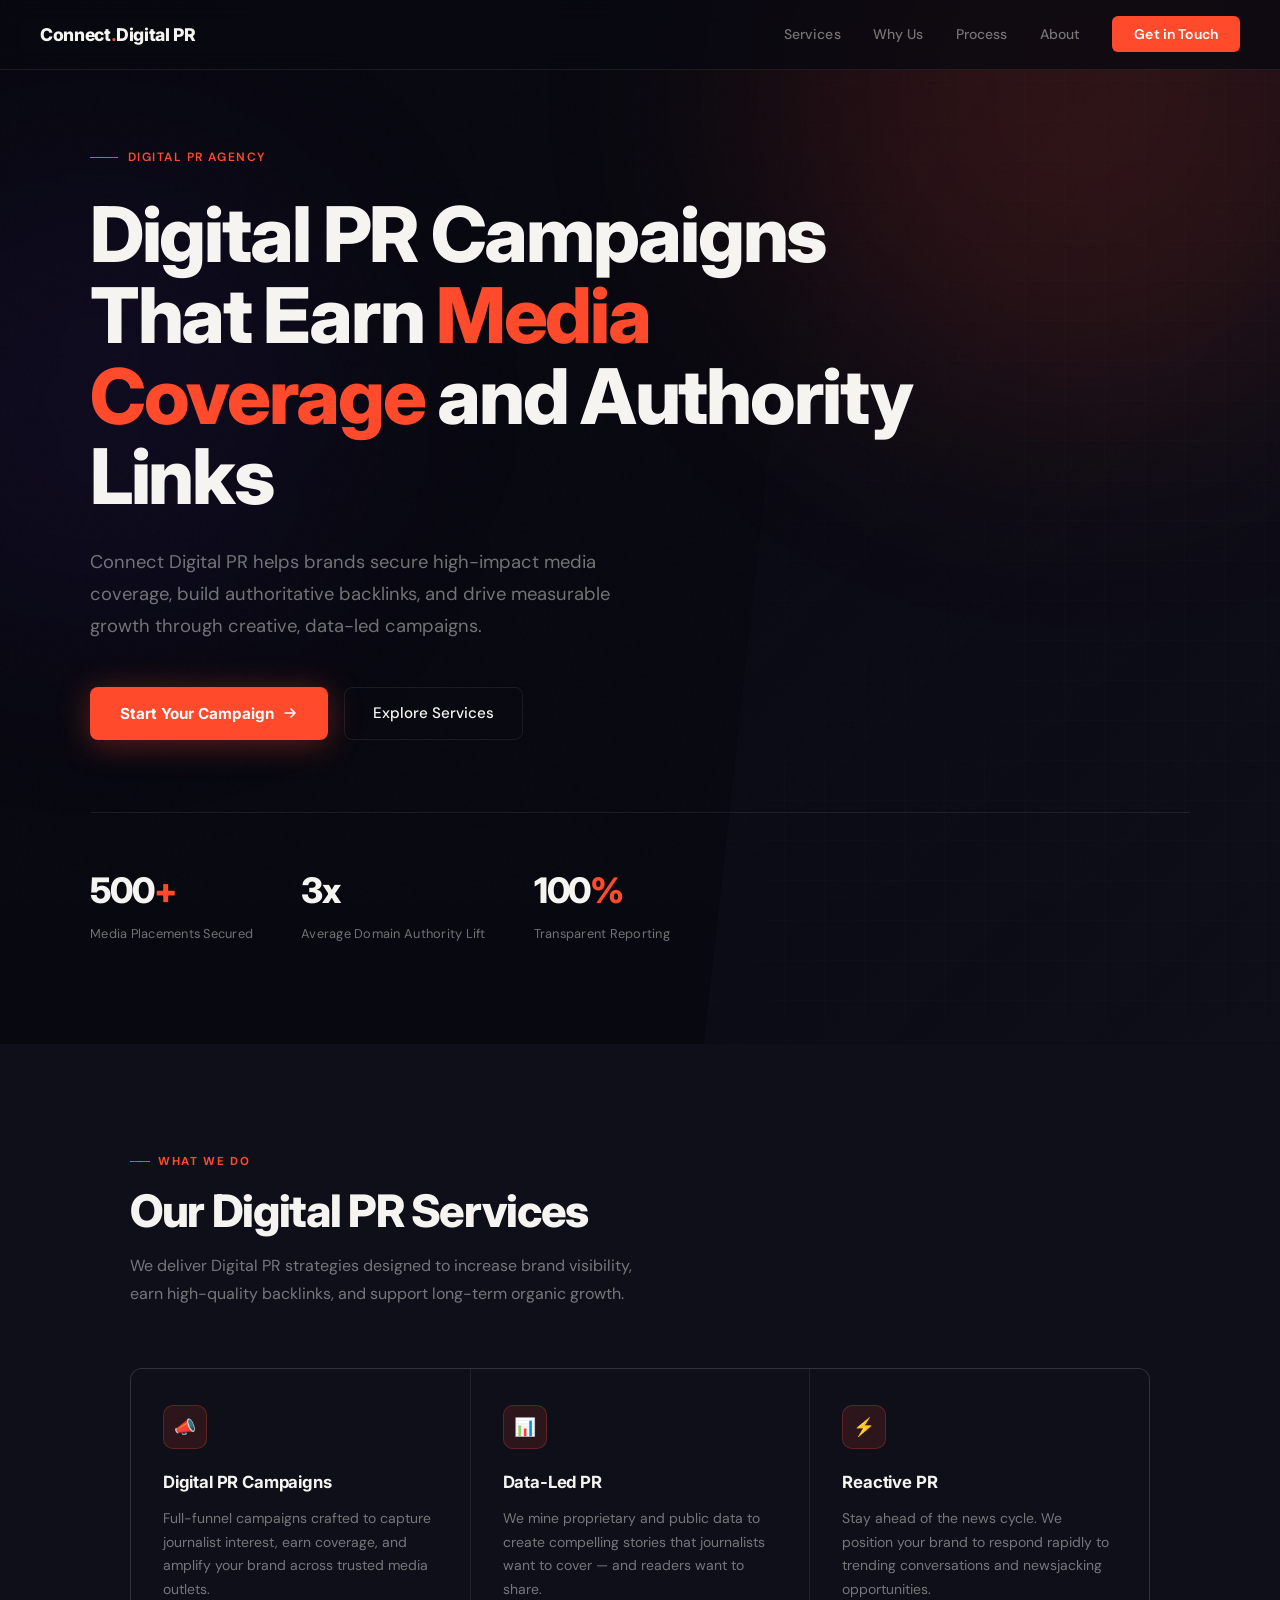
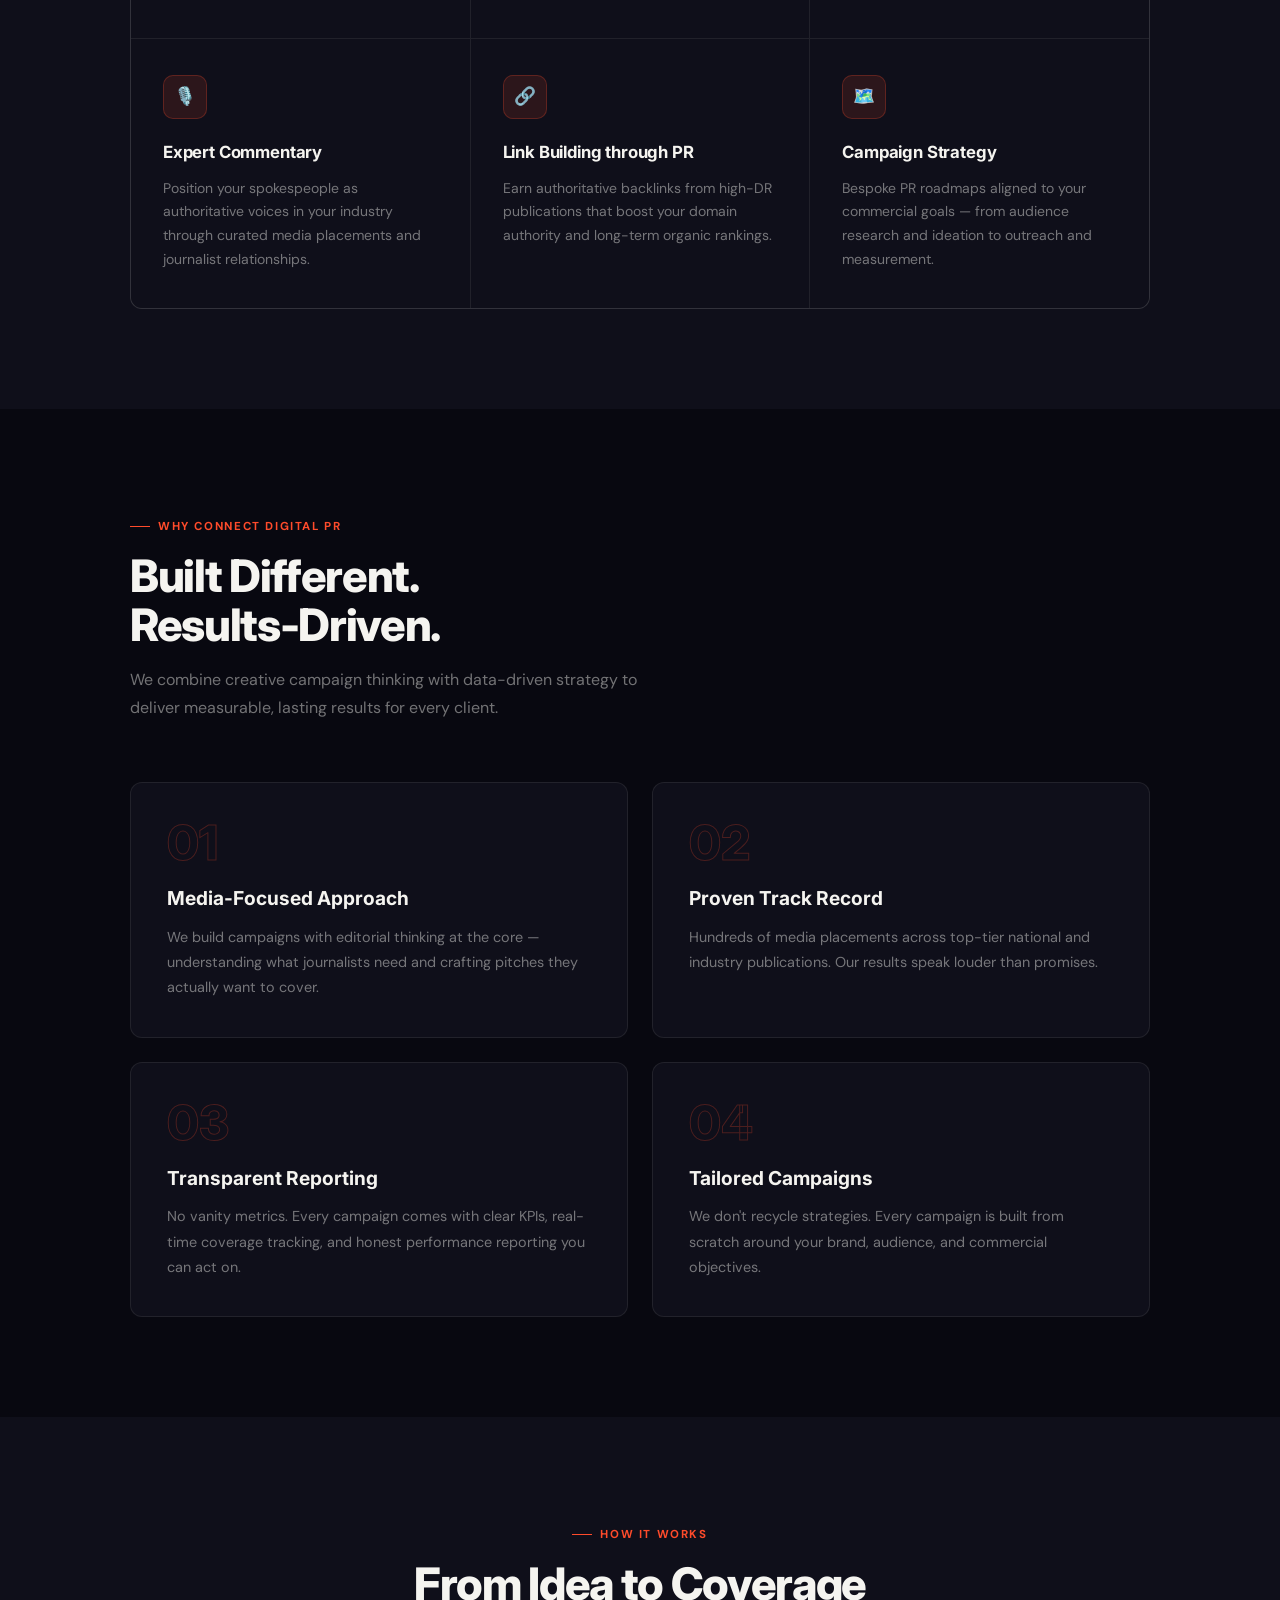
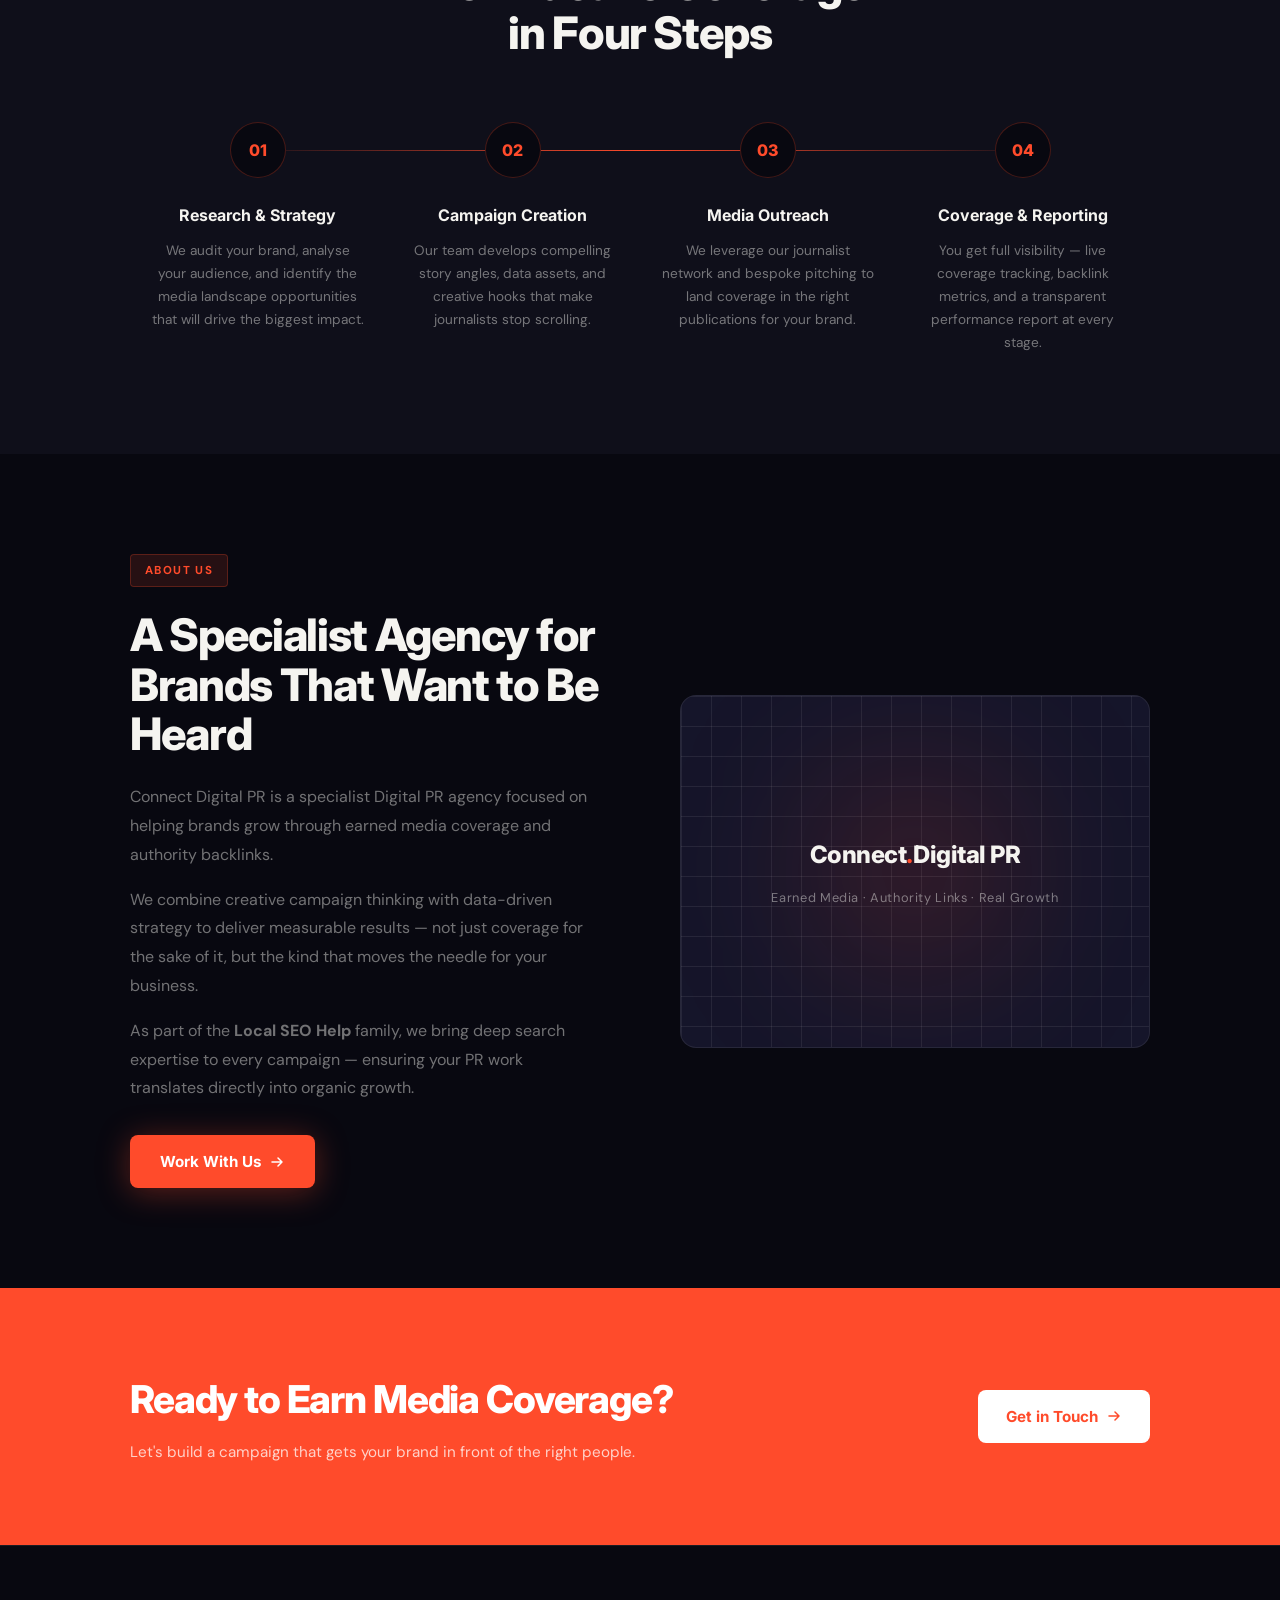
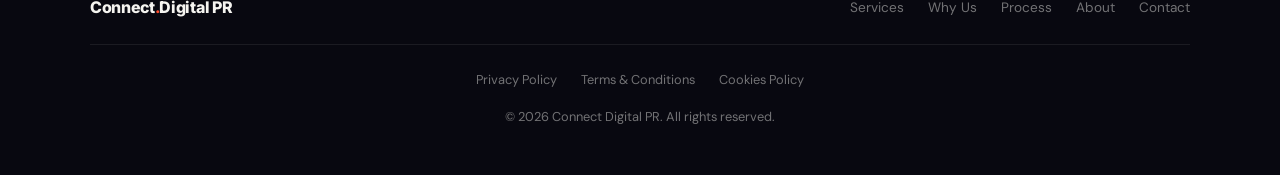
==== commit e4a8c1ce: "Replace Syne font with Inter for better readability Co-Authored-By: Claude Opus 4.6 <noreply@anthrop" ====
--- a/index.html
+++ b/index.html
@@ -9,7 +9,7 @@
   <link rel="icon" type="image/png" href="favicon.png" />
   <link rel="preconnect" href="https://fonts.googleapis.com" />
   <link rel="preconnect" href="https://fonts.gstatic.com" crossorigin />
-  <link href="https://fonts.googleapis.com/css2?family=Syne:wght@400;600;700;800&family=DM+Sans:ital,opsz,wght@0,9..40,300;0,9..40,400;0,9..40,500;1,9..40,300&display=swap" rel="stylesheet" />
+  <link href="https://fonts.googleapis.com/css2?family=Inter:wght@400;500;600;700;800&family=DM+Sans:ital,opsz,wght@0,9..40,300;0,9..40,400;0,9..40,500;1,9..40,300&display=swap" rel="stylesheet" />
   <link rel="stylesheet" href="styles.css" />
 </head>
 <body>
--- a/styles.css
+++ b/styles.css
@@ -8,7 +8,7 @@
   --white: #F5F4F0;
   --muted: rgba(245, 244, 240, 0.45);
   --border: rgba(245, 244, 240, 0.08);
-  --font-display: 'Syne', sans-serif;
+  --font-display: 'Inter', sans-serif;
   --font-body: 'DM Sans', sans-serif;
 }
 
